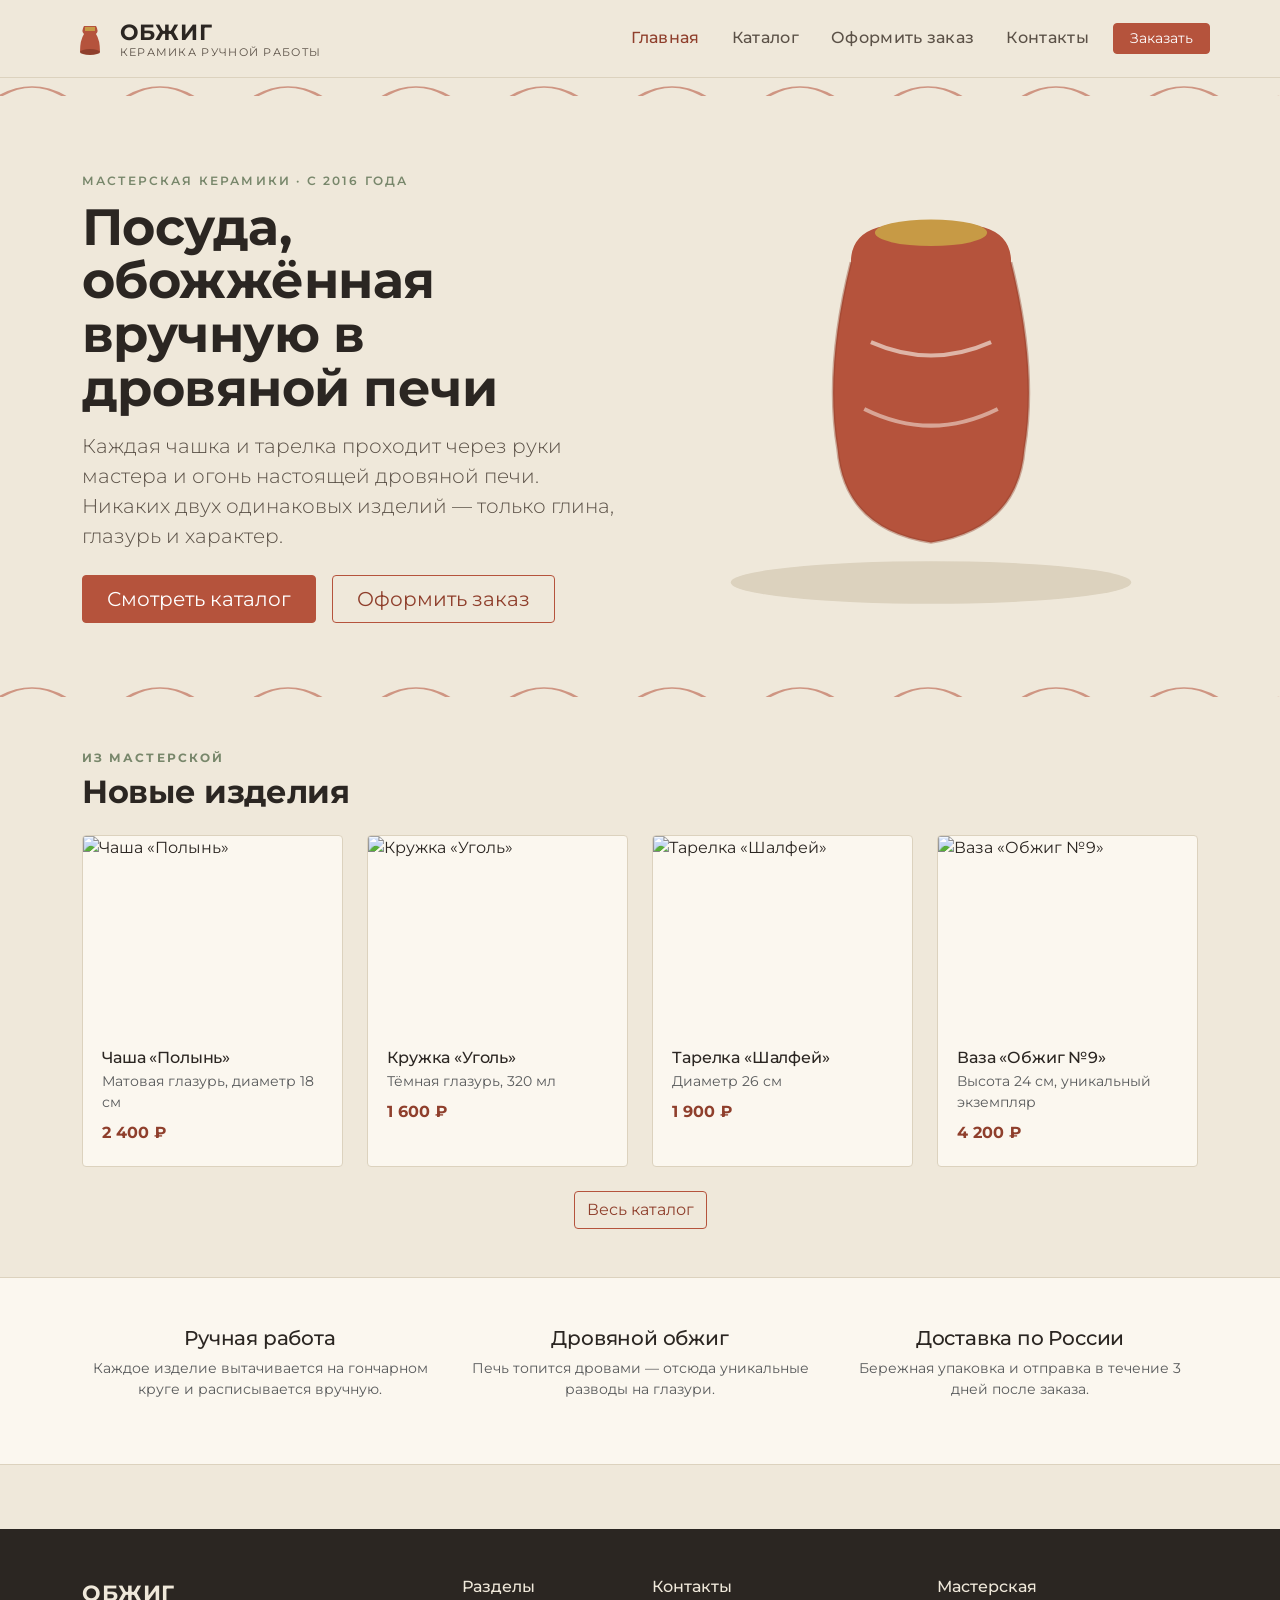
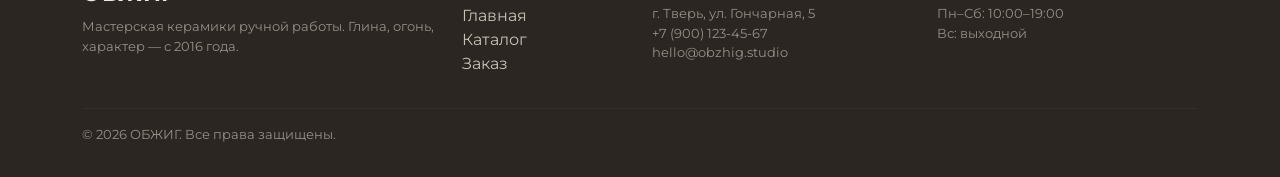
==== index.html @ 447a1ff4 "Add files via upload" ====
<!doctype html>
<html lang="ru">
<head>
<meta charset="UTF-8">
<meta name="viewport" content="width=device-width, initial-scale=1">
<title>ОБЖИГ — керамика ручной работы</title>
<link rel="icon" type="image/svg+xml" href="favicon.svg">
<link href="https://cdn.jsdelivr.net/npm/bootstrap@5.3.3/dist/css/bootstrap.min.css" rel="stylesheet">
<link href="https://fonts.googleapis.com/css2?family=Montserrat:wght@400;500;600;700&display=swap" rel="stylesheet">
<link href="style.css" rel="stylesheet">
</head>
<body>
<!-- =====================================================
     ВЕБ-АНАЛИТИКА (Яндекс.Метрика)
     Замените XXXXXXXX на номер вашего счётчика с
     https://metrika.yandex.ru — после регистрации сайта
     там выдадут готовый код, вставьте его вместо этого
     блока на всех трёх страницах.
     ===================================================== -->
<!--
<script type="text/javascript">
   (function(m,e,t,r,i,k,a){m[i]=m[i]||function(){(m[i].a=m[i].a||[]).push(arguments)};
   m[i].l=1*new Date();
   for (var j = 0; j < document.scripts.length; j++) {if (document.scripts[j].src === r) { return; }}
   k=e.createElement(t),a=e.getElementsByTagName(t)[0],k.async=1,k.src=r,a.parentNode.insertBefore(k,a)})
   (window, document, "script", "https://mc.yandex.ru/metrika/tag.js", "ym");

   ym(XXXXXXXX, "init", {ssr:true, webvisor:true, clickmap:true, ecommerce:"dataLayer", accurateTrackBounce:true, trackLinks:true});
</script>
<noscript><div><img src="https://mc.yandex.ru/watch/XXXXXXXX" style="position:absolute; left:-9999px;" alt="" /></div></noscript>
-->


<!-- ===== HEADER / MENU ===== -->
<header class="site-header">
  <nav class="navbar navbar-expand-lg py-3 container">
    <!-- Логотип сайта: SVG-иконка кувшина + текстовый вордмарк, ведёт на главную -->
    <a class="brand" href="index.html">
      <svg width="40" height="40" viewBox="0 0 40 40" fill="none">
        <path d="M10 34 Q10 22 14 16 Q11 13 14 8 H26 Q29 13 26 16 Q30 22 30 34 Q20 38 10 34Z" fill="#B5533C"/>
        <path d="M15 9 H25 V13 H15Z" fill="#C79A45"/>
        <ellipse cx="20" cy="34" rx="10" ry="3" fill="#8F3F2C"/>
      </svg>
      <span>
        <span class="brand-word d-block">ОБЖИГ</span>
        <span class="brand-tagline">керамика ручной работы</span>
      </span>
    </a>
    <!-- Кнопка-гамбургер для мобильного меню (Bootstrap collapse) -->
    <button class="navbar-toggler ms-auto" type="button" data-bs-toggle="collapse" data-bs-target="#nav">
      <span class="navbar-toggler-icon"></span>
    </button>
    <!-- Главное меню сайта: ссылки на все страницы -->
    <div class="collapse navbar-collapse justify-content-end" id="nav">
      <ul class="navbar-nav align-items-lg-center">
        <li class="nav-item"><a class="nav-link active" href="index.html">Главная</a></li>
        <li class="nav-item"><a class="nav-link" href="catalog.html">Каталог</a></li>
        <li class="nav-item"><a class="nav-link" href="order.html">Оформить заказ</a></li>
        <li class="nav-item"><a class="nav-link" href="#contacts">Контакты</a></li>
        <li class="nav-item ms-lg-2"><a class="btn btn-clay btn-sm px-3" href="order.html">Заказать</a></li>
      </ul>
    </div>
  </nav>
</header>

<!-- Декоративный разделитель-«арка» — фирменный элемент, повторяется на всех страницах -->
<div class="arch-row">
  <svg viewBox="0 0 400 18" preserveAspectRatio="none"><path d="M0 18 Q10 0 20 18 T40 18 T60 18 T80 18 T100 18 T120 18 T140 18 T160 18 T180 18 T200 18 T220 18 T240 18 T260 18 T280 18 T300 18 T320 18 T340 18 T360 18 T380 18 T400 18" stroke="currentColor" stroke-width="1.5" fill="none"/></svg>
</div>

<!-- ===== MAIN CONTENT ===== -->
<main>

  <!-- HERO: главный экран страницы с заголовком, описанием и кнопками призыва к действию -->
  <section class="hero">
    <div class="container">
      <div class="row align-items-center g-5">
        <div class="col-lg-6">
          <span class="eyebrow">Мастерская керамики · с 2016 года</span>
          <h1 class="mt-2 mb-3">Посуда, обожжённая<br>вручную в дровяной печи</h1>
          <p class="lead">Каждая чашка и тарелка проходит через руки мастера и огонь настоящей дровяной печи. Никаких двух одинаковых изделий — только глина, глазурь и характер.</p>
          <div class="d-flex gap-3 mt-4">
            <a href="catalog.html" class="btn btn-clay btn-lg px-4">Смотреть каталог</a>
            <a href="order.html" class="btn btn-outline-clay btn-lg px-4">Оформить заказ</a>
          </div>
        </div>
        <div class="col-lg-6">
          <svg class="hero-vessel" viewBox="0 0 400 320" xmlns="http://www.w3.org/2000/svg">
            <ellipse cx="200" cy="300" rx="150" ry="16" fill="#DCD2BE"/>
            <path d="M140 60 Q120 140 130 200 Q135 260 200 270 Q265 260 270 200 Q280 140 260 60 Q260 40 240 34 Q200 24 160 34 Q140 40 140 60Z" fill="#B5533C"/>
            <path d="M140 60 Q120 140 130 200 Q135 260 200 270 Q265 260 270 200 Q280 140 260 60" fill="none" stroke="#8F3F2C" stroke-width="2" opacity=".4"/>
            <ellipse cx="200" cy="38" rx="42" ry="10" fill="#C79A45"/>
            <path d="M155 120 Q200 140 245 120" stroke="#FBF7EF" stroke-width="3" fill="none" opacity=".6"/>
            <path d="M150 170 Q200 195 250 170" stroke="#FBF7EF" stroke-width="3" fill="none" opacity=".5"/>
          </svg>
        </div>
      </div>
    </div>
  </section>

  <div class="arch-row"><svg viewBox="0 0 400 18" preserveAspectRatio="none"><path d="M0 18 Q10 0 20 18 T40 18 T60 18 T80 18 T100 18 T120 18 T140 18 T160 18 T180 18 T200 18 T220 18 T240 18 T260 18 T280 18 T300 18 T320 18 T340 18 T360 18 T380 18 T400 18" stroke="currentColor" stroke-width="1.5" fill="none"/></svg></div>

  <!-- FEATURED PIECES: карточки товаров (Bootstrap grid + card), превью каталога -->
  <section class="py-5">
    <div class="container">
      <span class="section-eyebrow">Из мастерской</span>
      <h2 class="mb-4 mt-1">Новые изделия</h2>
      <div class="row g-4">
        <div class="col-sm-6 col-lg-3">
          <div class="card-piece">
            <div class="piece-thumb"><img src="img/bowl-polyn.jpg" alt="Чаша «Полынь»"></div>
            <div class="card-body">
              <h3 class="h6 mb-1">Чаша «Полынь»</h3>
              <p class="text-muted small mb-2">Матовая глазурь, диаметр 18 см</p>
              <span class="price">2 400 ₽</span>
            </div>
          </div>
        </div>
        <div class="col-sm-6 col-lg-3">
          <div class="card-piece">
            <div class="piece-thumb"><img src="img/mug-ugol.jpg" alt="Кружка «Уголь»"></div>
            <div class="card-body">
              <h3 class="h6 mb-1">Кружка «Уголь»</h3>
              <p class="text-muted small mb-2">Тёмная глазурь, 320 мл</p>
              <span class="price">1 600 ₽</span>
            </div>
          </div>
        </div>
        <div class="col-sm-6 col-lg-3">
          <div class="card-piece">
            <div class="piece-thumb"><img src="img/plate-shalfey.jpg" alt="Тарелка «Шалфей»"></div>
            <div class="card-body">
              <h3 class="h6 mb-1">Тарелка «Шалфей»</h3>
              <p class="text-muted small mb-2">Диаметр 26 см</p>
              <span class="price">1 900 ₽</span>
            </div>
          </div>
        </div>
        <div class="col-sm-6 col-lg-3">
          <div class="card-piece">
            <div class="piece-thumb"><img src="img/vase-obzhig9.jpg" alt="Ваза «Обжиг №9»"></div>
            <div class="card-body">
              <h3 class="h6 mb-1">Ваза «Обжиг №9»</h3>
              <p class="text-muted small mb-2">Высота 24 см, уникальный экземпляр</p>
              <span class="price">4 200 ₽</span>
            </div>
          </div>
        </div>
      </div>
      <div class="text-center mt-4">
        <a href="catalog.html" class="btn btn-outline-clay">Весь каталог</a>
      </div>
    </div>
  </section>

  <!-- ABOUT STRIP: три УТП мастерской в три колонки -->
  <section class="py-5" style="background:var(--card); border-top:1px solid var(--line); border-bottom:1px solid var(--line);">
    <div class="container">
      <div class="row g-4 text-center">
        <div class="col-md-4">
          <h3 class="h5">Ручная работа</h3>
          <p class="text-muted small">Каждое изделие вытачивается на гончарном круге и расписывается вручную.</p>
        </div>
        <div class="col-md-4">
          <h3 class="h5">Дровяной обжиг</h3>
          <p class="text-muted small">Печь топится дровами — отсюда уникальные разводы на глазури.</p>
        </div>
        <div class="col-md-4">
          <h3 class="h5">Доставка по России</h3>
          <p class="text-muted small">Бережная упаковка и отправка в течение 3 дней после заказа.</p>
        </div>
      </div>
    </div>
  </section>

</main>

<!-- ===== FOOTER ===== -->
<footer class="site-footer" id="contacts">
  <div class="container">
    <div class="row g-4">
      <div class="col-lg-4">
        <span class="brand-word d-block mb-2">ОБЖИГ</span>
        <p class="footer-fine mb-0">Мастерская керамики ручной работы. Глина, огонь, характер — с 2016 года.</p>
      </div>
      <div class="col-lg-2 col-6">
        <h4 class="h6">Разделы</h4>
        <ul class="list-unstyled">
          <li><a href="index.html">Главная</a></li>
          <li><a href="catalog.html">Каталог</a></li>
          <li><a href="order.html">Заказ</a></li>
        </ul>
      </div>
      <div class="col-lg-3 col-6">
        <h4 class="h6">Контакты</h4>
        <ul class="list-unstyled footer-fine">
          <li>г. Тверь, ул. Гончарная, 5</li>
          <li>+7 (900) 123-45-67</li>
          <li>hello@obzhig.studio</li>
        </ul>
      </div>
      <div class="col-lg-3">
        <h4 class="h6">Мастерская</h4>
        <p class="footer-fine">Пн–Сб: 10:00–19:00<br>Вс: выходной</p>
      </div>
    </div>
    <hr>
    <p class="footer-fine mb-0">© 2026 ОБЖИГ. Все права защищены.</p>
  </div>
</footer>

<script src="https://cdn.jsdelivr.net/npm/bootstrap@5.3.3/dist/js/bootstrap.bundle.min.js"></script>
<!-- Собственный скрипт сайта: обработка формы заказа и поиск по каталогу -->
<script src="script.js"></script>
</body>
</html>
---- style.css ----
/* =====================================================
   ОБЖИГ — единый файл стилей сайта
   Используется на всех трёх страницах (index/catalog/order)
   Дополняет Bootstrap 5 собственными переменными и классами
   ===================================================== */

/* ---- Цветовые и прочие переменные (design tokens) ---- */
:root{
  --bg: #EFE8DA;
  --card: #FBF7EF;
  --ink: #2B2622;
  --ink-soft: #5B5147;
  --clay: #B5533C;
  --clay-dark: #8F3F2C;
  --sage: #78876B;
  --gold: #C79A45;
  --line: #DCD2BE;
  --radius: 4px;
}

body{
  background: var(--bg);
  color: var(--ink);
  font-family: 'Montserrat', sans-serif;
  font-weight: 400;
}

h1,h2,h3,.brand-word{
  font-family: 'Montserrat', sans-serif;
  font-weight: 700;
  letter-spacing: -0.01em;
}

a{ color: var(--clay-dark); }
a:hover{ color: var(--clay); }

/* ---- Header / nav ---- */
.site-header{
  background: var(--bg);
  border-bottom: 1px solid var(--line);
}
.brand{
  display:flex;
  align-items:center;
  gap:.6rem;
  text-decoration:none;
  color: var(--ink);
}
.brand-word{
  font-size:1.35rem;
  letter-spacing:.04em;
  color: var(--ink);
}
.brand-tagline{
  font-size:.68rem;
  letter-spacing:.12em;
  text-transform:uppercase;
  color: var(--ink-soft);
  display:block;
  margin-top:-4px;
}
.navbar-nav .nav-link{
  color: var(--ink-soft);
  font-weight:500;
  letter-spacing:.02em;
  padding-left: 1rem !important;
  padding-right: 1rem !important;
}
.navbar-nav .nav-link.active,
.navbar-nav .nav-link:hover{
  color: var(--clay-dark);
}
.btn-clay{
  background: var(--clay);
  border-color: var(--clay);
  color: #fff;
  border-radius: var(--radius);
}
.btn-clay:hover{
  background: var(--clay-dark);
  border-color: var(--clay-dark);
  color:#fff;
}
.btn-outline-clay{
  border-color: var(--clay);
  color: var(--clay-dark);
  border-radius: var(--radius);
}
.btn-outline-clay:hover{
  background: var(--clay);
  color:#fff;
}

/* ---- Kiln-arch divider: signature motif ---- */
.arch-row{
  display:flex;
  line-height:0;
  color: var(--clay);
  opacity:.55;
}
.arch-row svg{ width:100%; height:18px; }

/* ---- Hero ---- */
.hero{
  padding: 4.5rem 0 3.5rem;
}
.hero .eyebrow{
  color: var(--sage);
  text-transform:uppercase;
  letter-spacing:.18em;
  font-size:.75rem;
  font-weight:600;
}
.hero h1{
  font-size: clamp(2.2rem, 4vw, 3.4rem);
  line-height:1.05;
}
.hero p.lead{
  color: var(--ink-soft);
  max-width: 42ch;
}
.hero-vessel{
  width:100%;
  height:auto;
}

/* ---- Cards ---- */
.card-piece{
  background: var(--card);
  border: 1px solid var(--line);
  border-radius: var(--radius);
  overflow:hidden;
  height:100%;
}
.card-piece .piece-thumb{
  aspect-ratio: 4/3;
  overflow: hidden;
}
.card-piece .piece-thumb img{
  width: 100%;
  height: 100%;
  object-fit: cover;
  display: block;
}
.catalog-thumb{
  width: 56px;
  height: 44px;
  border-radius: 4px;
  object-fit: cover;
  display: block;
}
.card-piece .card-body{ padding:1.1rem 1.2rem 1.3rem; }
.price{
  font-family:'Montserrat', sans-serif;
  color: var(--clay-dark);
  font-weight:700;
}
.glaze-dot{
  width:14px; height:14px; border-radius:50%;
  display:inline-block; margin-right:6px; border:1px solid rgba(0,0,0,.15);
}

/* ---- Table (catalog list) ---- */
.table-catalog thead{
  background: var(--ink);
  color: var(--bg);
  font-family:'Montserrat', sans-serif;
  font-weight:600;
  letter-spacing:.03em;
}
.table-catalog td, .table-catalog th{ vertical-align:middle; }
.table-catalog tbody tr{ background: var(--card); }
.swatch{
  width:16px;height:16px;border-radius:50%;display:inline-block;border:1px solid rgba(0,0,0,.15);
}

/* ---- Form page ---- */
.form-panel{
  background: var(--card);
  border:1px solid var(--line);
  border-radius: var(--radius);
  padding: 2.2rem;
}
.form-label{
  font-weight:600;
  color: var(--ink);
}
.form-control, .form-select{
  border-radius: var(--radius);
  border-color: var(--line);
}
.form-control:focus, .form-select:focus{
  border-color: var(--clay);
  box-shadow: 0 0 0 .2rem rgba(181,83,60,.15);
}
.form-check-input:checked{
  background-color: var(--clay);
  border-color: var(--clay);
}

/* ---- Section labels ---- */
.section-eyebrow{
  color: var(--sage);
  text-transform:uppercase;
  letter-spacing:.18em;
  font-size:.72rem;
  font-weight:700;
}

/* ---- Footer ---- */
.site-footer{
  background: var(--ink);
  color: var(--bg);
  margin-top: 4rem;
  padding: 3rem 0 2rem;
}
.site-footer a{ color: var(--bg); opacity:.8; text-decoration:none; }
.site-footer a:hover{ opacity:1; text-decoration:underline; }
.site-footer .brand-word{ color: var(--bg); }
.site-footer hr{ border-color: rgba(255,255,255,.15); }
.footer-fine{ color: rgba(239,232,218,.55); font-size:.82rem; }

@media (max-width: 767px){
  .form-panel{ padding:1.4rem; }
}
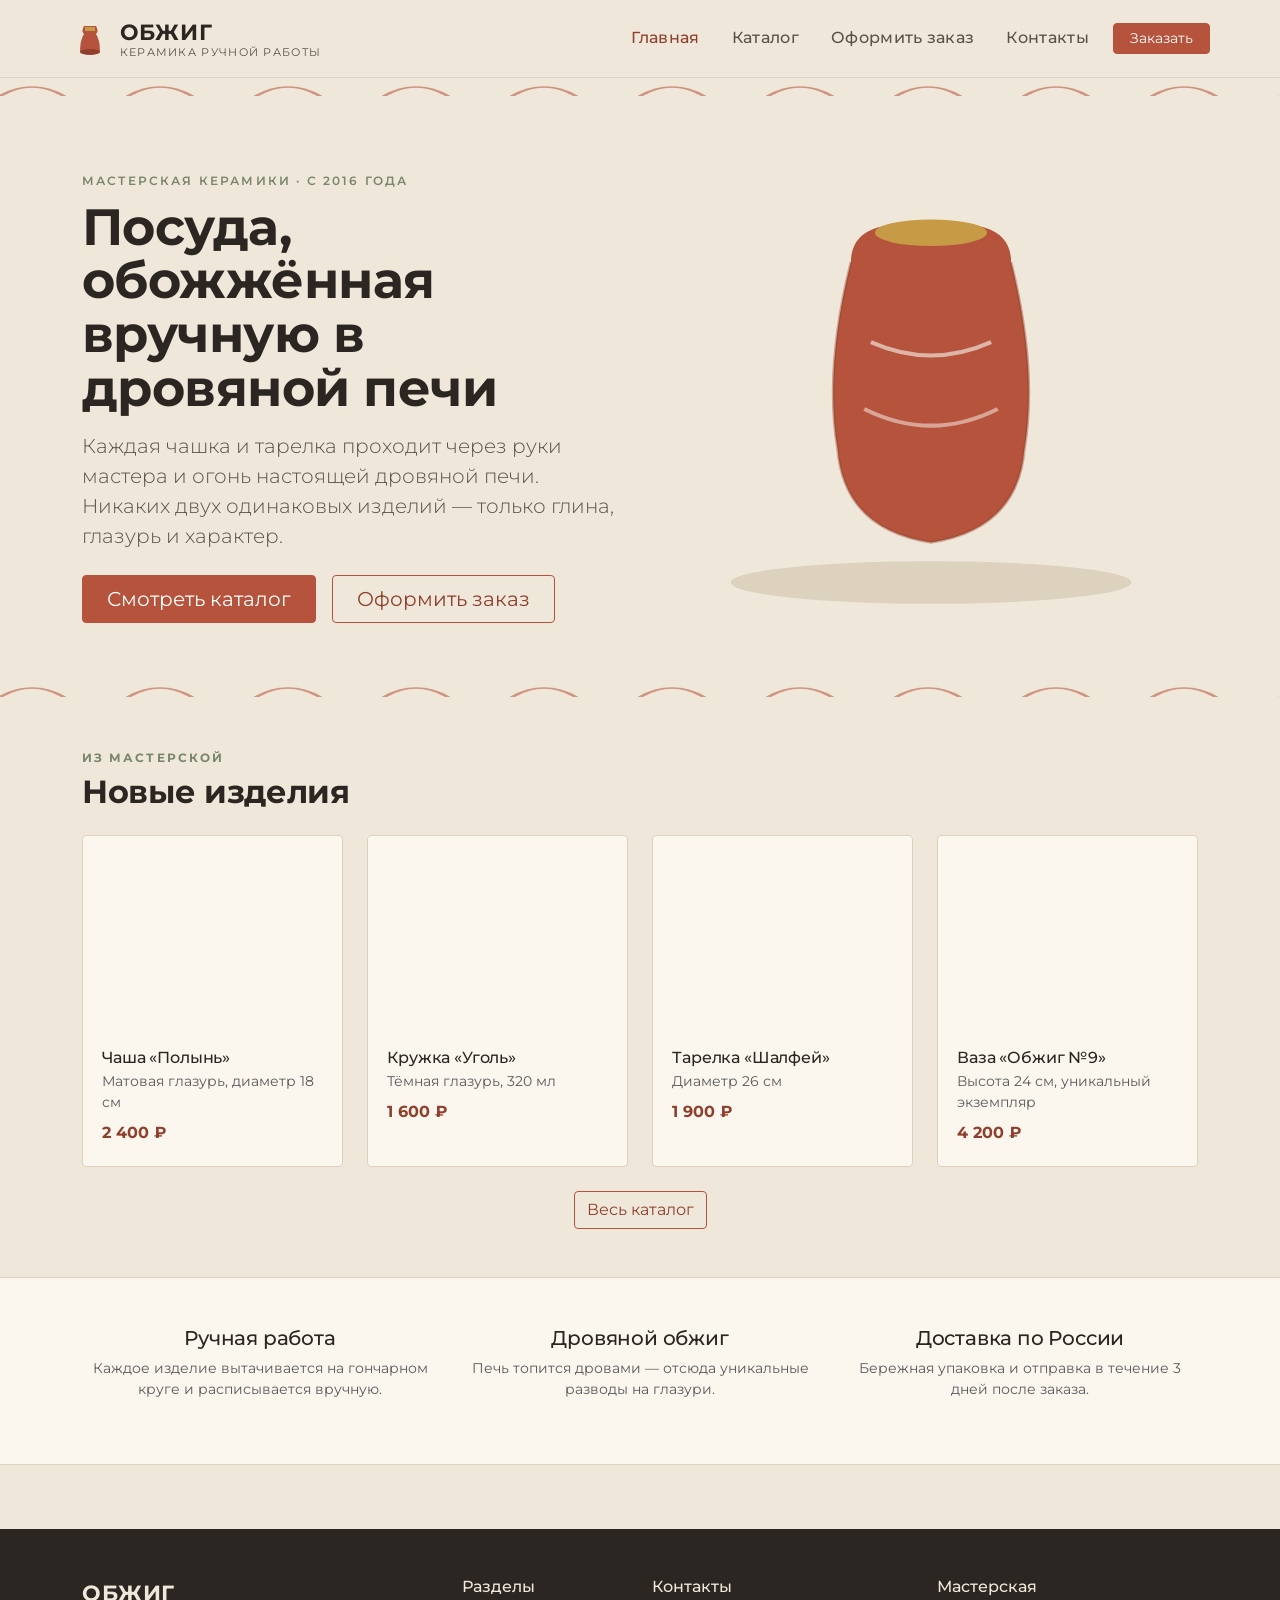
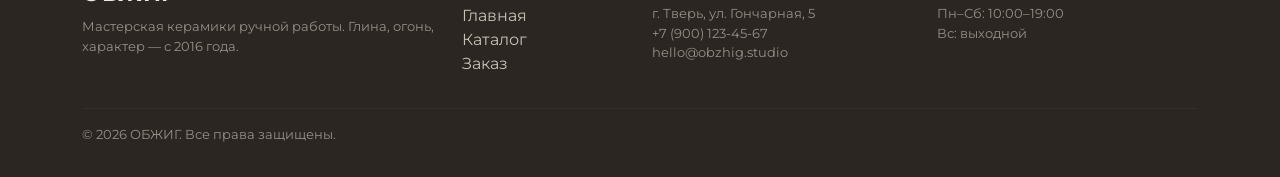
==== commit 3da1e39d: "Add files via upload" ====
--- a/index.html
+++ b/index.html
@@ -108,7 +108,7 @@
       <div class="row g-4">
         <div class="col-sm-6 col-lg-3">
           <div class="card-piece">
-            <div class="piece-thumb"><img src="img/bowl-polyn.jpg" alt="Чаша «Полынь»"></div>
+            <div class="piece-thumb" style="background-image:url('img/bowl-polyn.jpg');" role="img" aria-label="Чаша «Полынь»"></div>
             <div class="card-body">
               <h3 class="h6 mb-1">Чаша «Полынь»</h3>
               <p class="text-muted small mb-2">Матовая глазурь, диаметр 18 см</p>
@@ -118,7 +118,7 @@
         </div>
         <div class="col-sm-6 col-lg-3">
           <div class="card-piece">
-            <div class="piece-thumb"><img src="img/mug-ugol.jpg" alt="Кружка «Уголь»"></div>
+            <div class="piece-thumb" style="background-image:url('img/mug-ugol.jpg');" role="img" aria-label="Кружка «Уголь»"></div>
             <div class="card-body">
               <h3 class="h6 mb-1">Кружка «Уголь»</h3>
               <p class="text-muted small mb-2">Тёмная глазурь, 320 мл</p>
@@ -128,7 +128,7 @@
         </div>
         <div class="col-sm-6 col-lg-3">
           <div class="card-piece">
-            <div class="piece-thumb"><img src="img/plate-shalfey.jpg" alt="Тарелка «Шалфей»"></div>
+            <div class="piece-thumb" style="background-image:url('img/plate-shalfey.jpg');" role="img" aria-label="Тарелка «Шалфей»"></div>
             <div class="card-body">
               <h3 class="h6 mb-1">Тарелка «Шалфей»</h3>
               <p class="text-muted small mb-2">Диаметр 26 см</p>
@@ -138,7 +138,7 @@
         </div>
         <div class="col-sm-6 col-lg-3">
           <div class="card-piece">
-            <div class="piece-thumb"><img src="img/vase-obzhig9.jpg" alt="Ваза «Обжиг №9»"></div>
+            <div class="piece-thumb" style="background-image:url('img/vase-obzhig9.jpg');" role="img" aria-label="Ваза «Обжиг №9»"></div>
             <div class="card-body">
               <h3 class="h6 mb-1">Ваза «Обжиг №9»</h3>
               <p class="text-muted small mb-2">Высота 24 см, уникальный экземпляр</p>
--- a/style.css
+++ b/style.css
@@ -134,20 +134,9 @@
 }
 .card-piece .piece-thumb{
   aspect-ratio: 4/3;
-  overflow: hidden;
-}
-.card-piece .piece-thumb img{
-  width: 100%;
-  height: 100%;
-  object-fit: cover;
-  display: block;
-}
-.catalog-thumb{
-  width: 56px;
-  height: 44px;
-  border-radius: 4px;
-  object-fit: cover;
-  display: block;
+  background-size: cover;
+  background-position: center;
+  opacity:1;
 }
 .card-piece .card-body{ padding:1.1rem 1.2rem 1.3rem; }
 .price{
